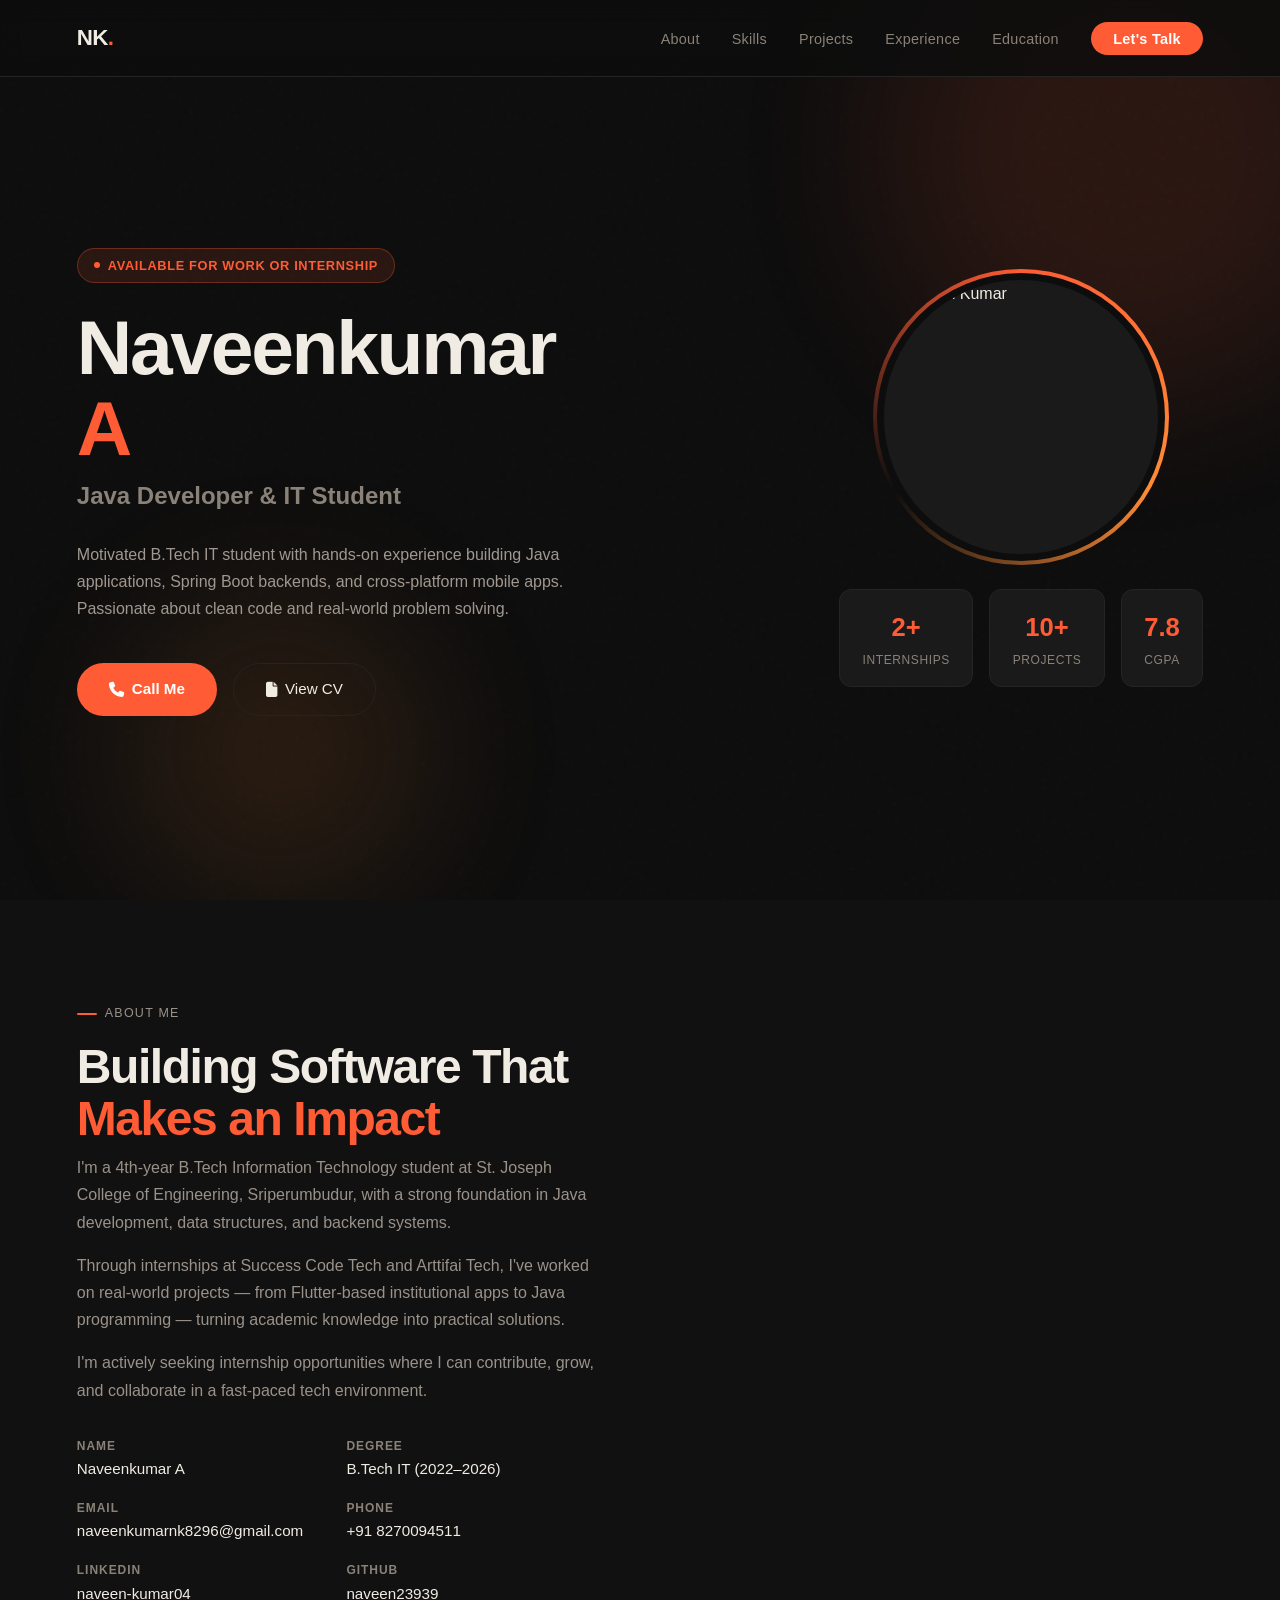
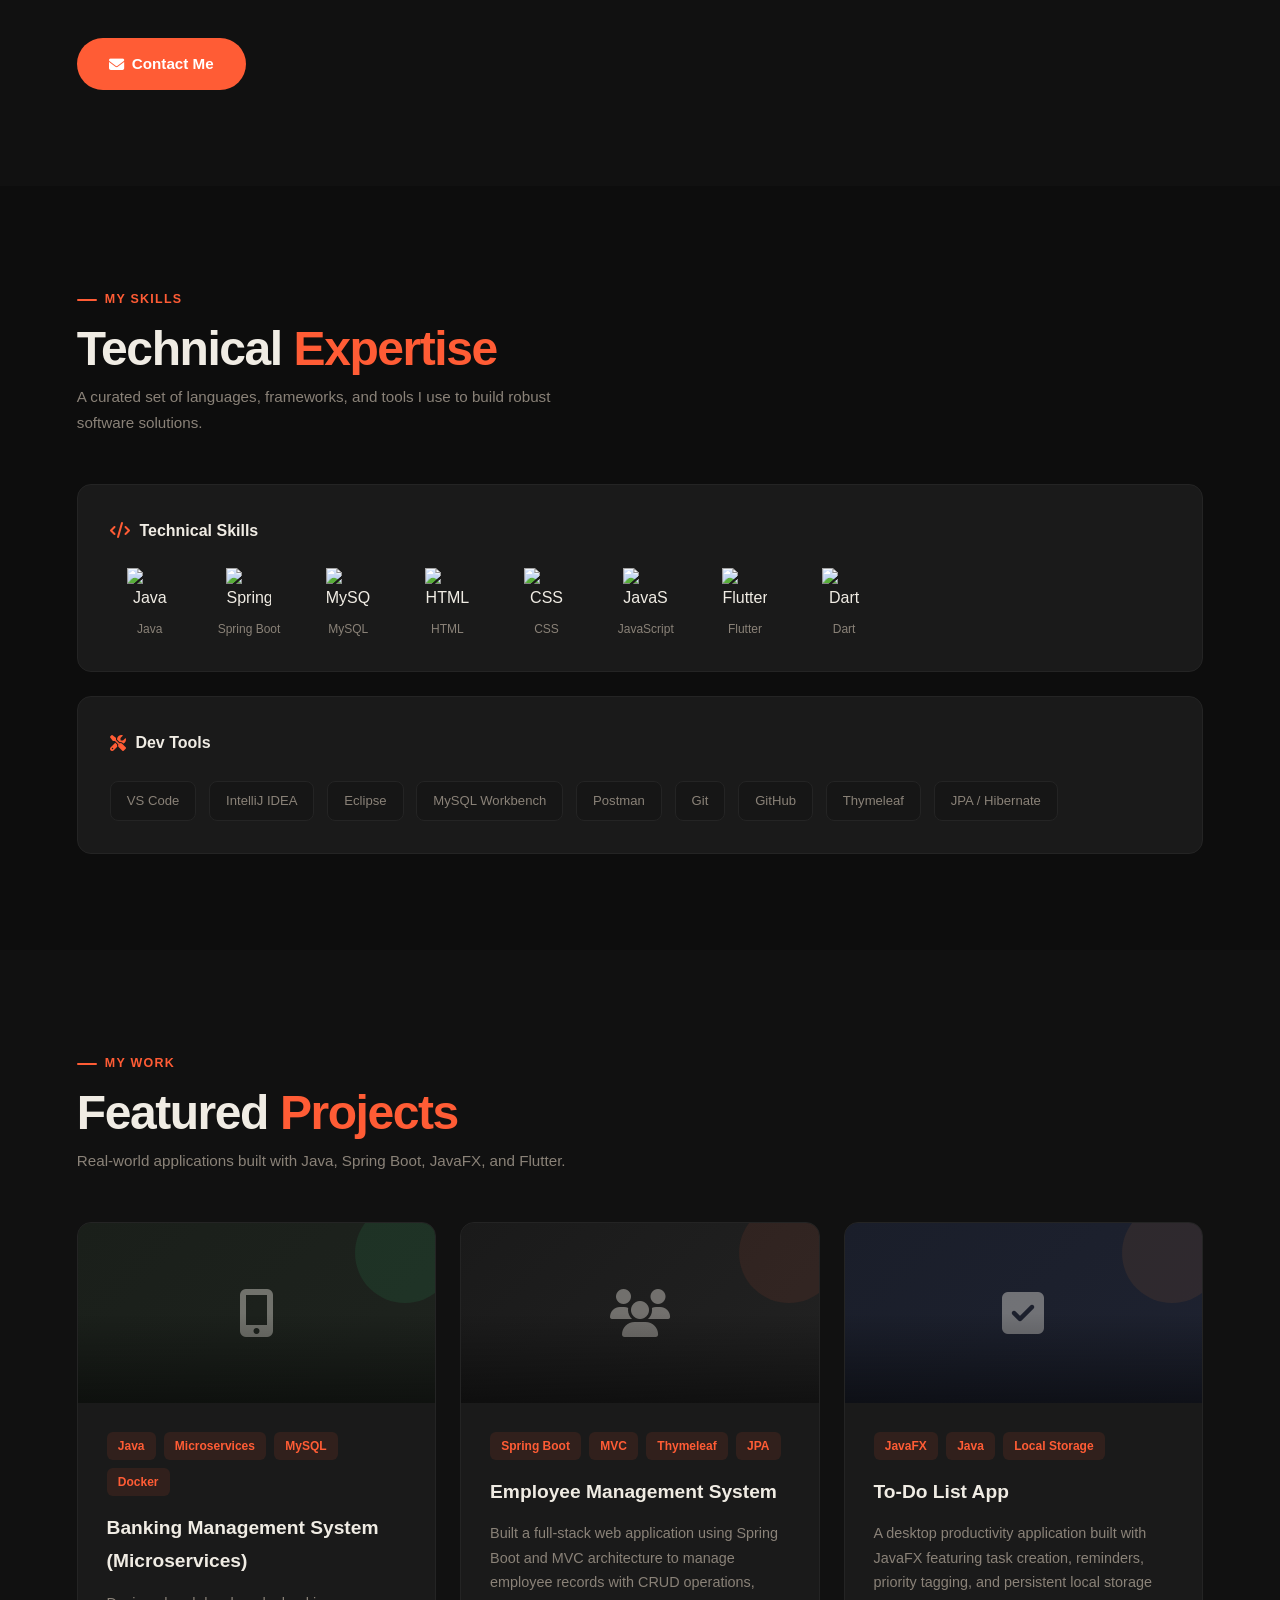
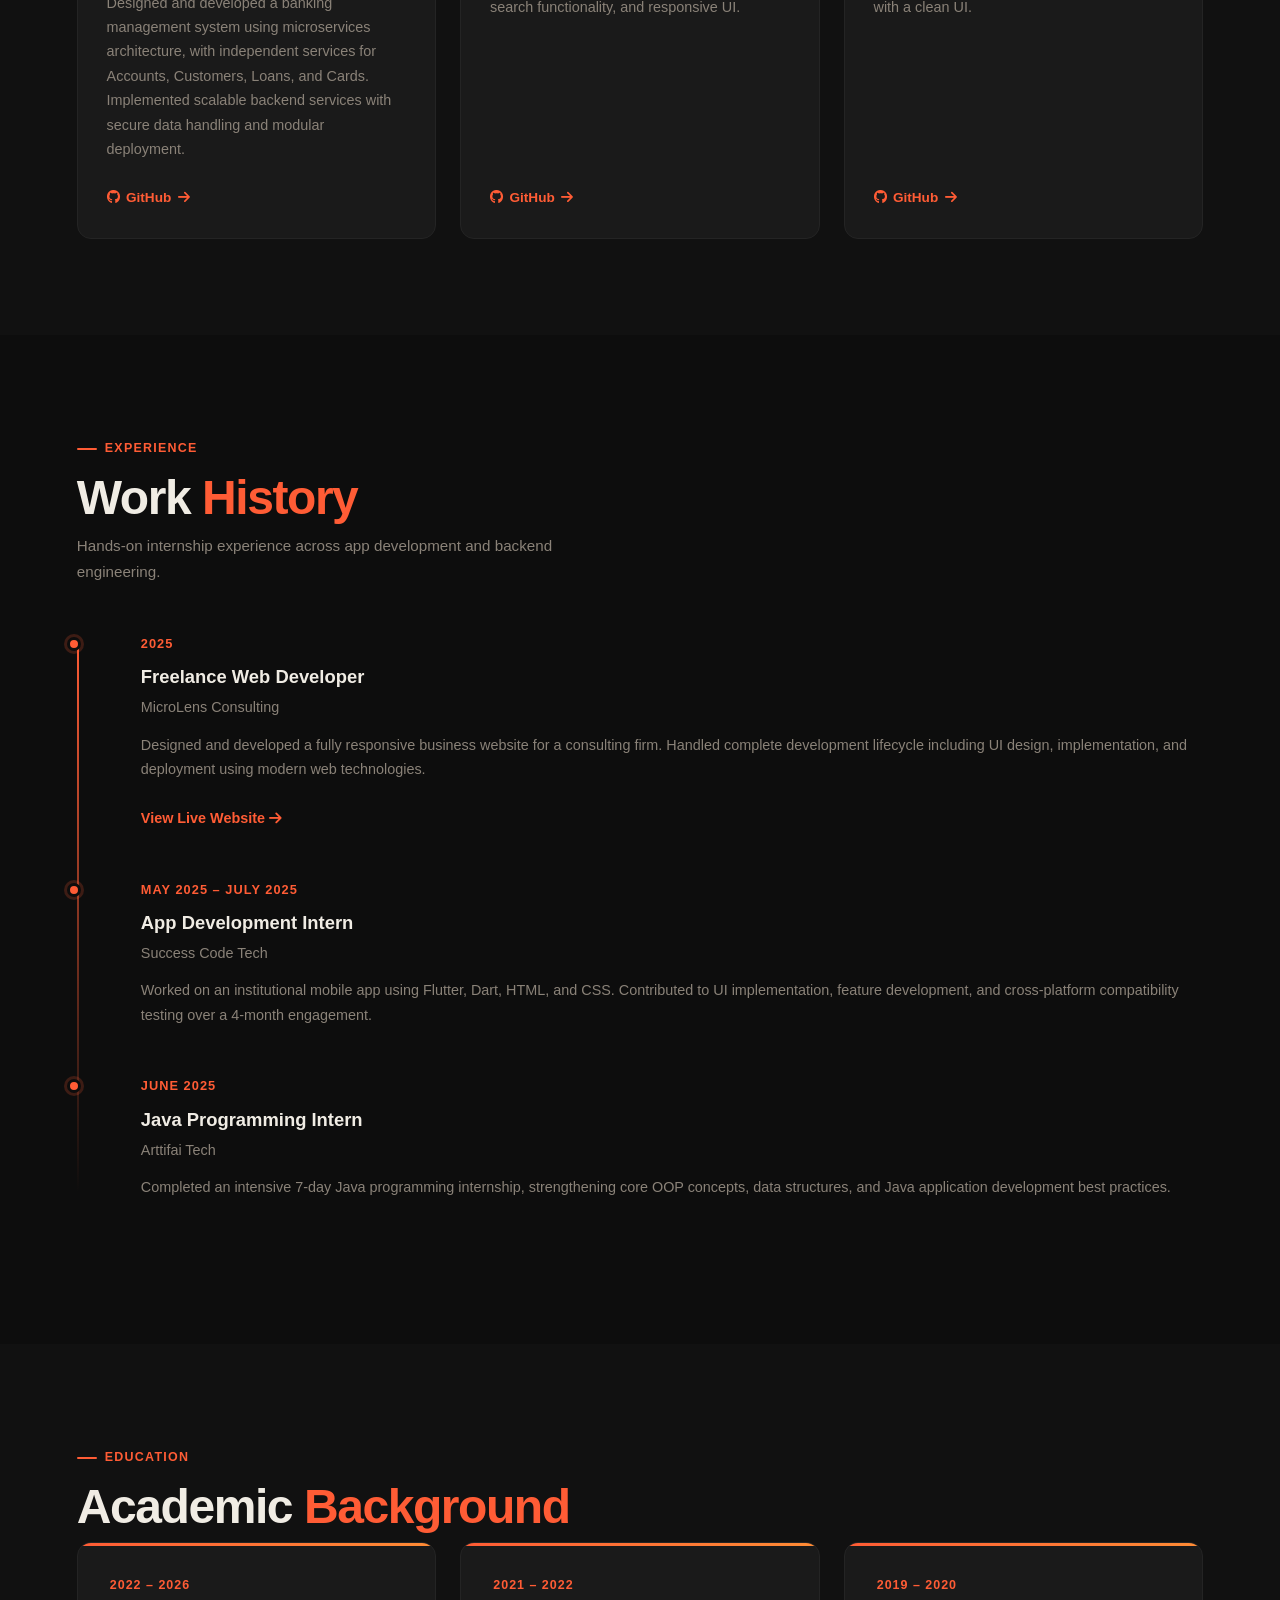
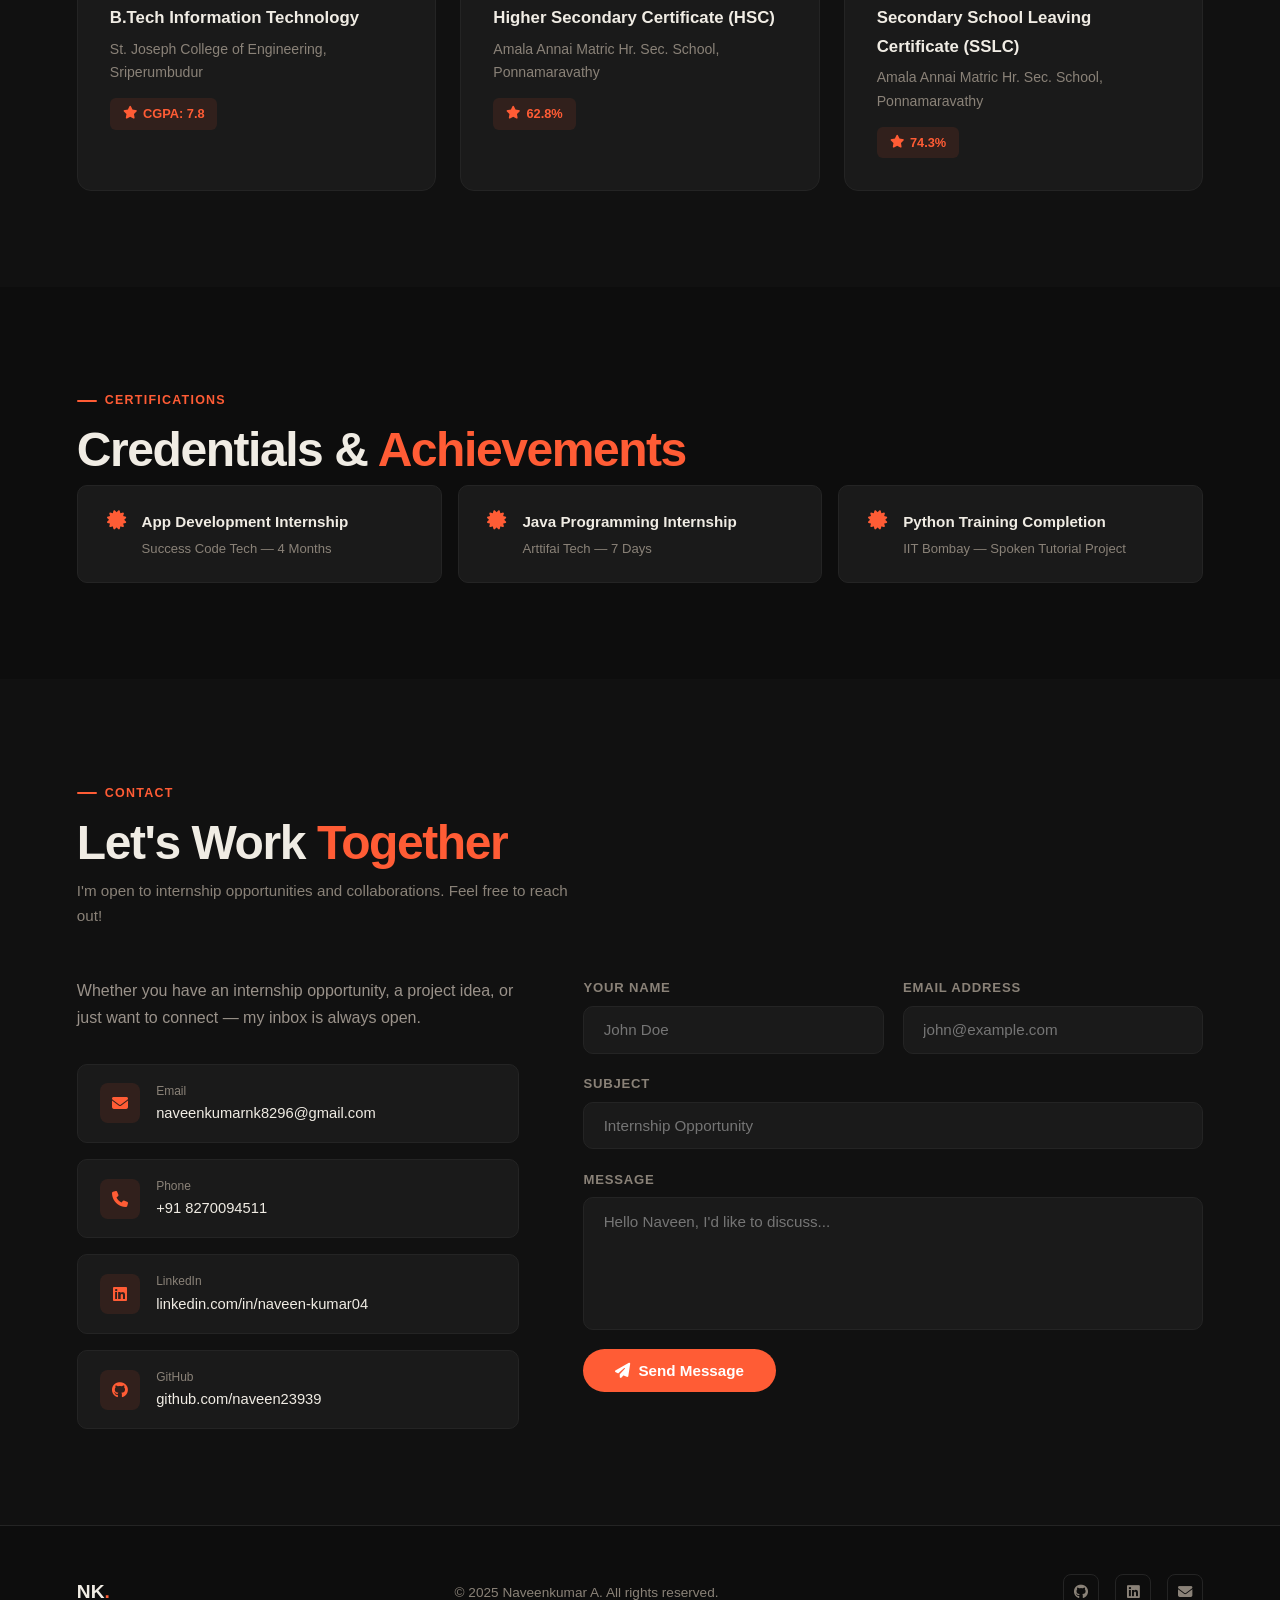
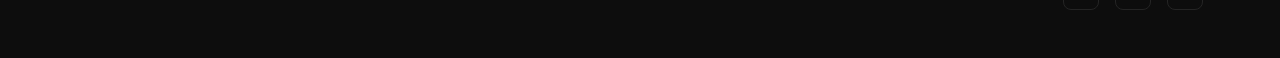
==== index.html @ d36befcf "Rename intex.html to index.html" ====
<!DOCTYPE html>
<html lang="en">
<head>
  <meta charset="UTF-8" />
  <meta name="viewport" content="width=device-width, initial-scale=1.0"/>
  <title>Naveenkumar A | Java Developer</title>
  <link rel="stylesheet" href="https://cdnjs.cloudflare.com/ajax/libs/font-awesome/6.5.0/css/all.min.css">
  <link rel="stylesheet" href="style.css"/>
</head>
<body>
  <!-- NAVBAR -->
  <nav id="navbar">
    <div class="logo">NK<span>.</span></div>
    <ul class="nav-links" id="navLinks">
      <li><a href="#about" onclick="closeNav()">About</a></li>
      <li><a href="#skills" onclick="closeNav()">Skills</a></li>
      <li><a href="#projects" onclick="closeNav()">Projects</a></li>
      <li><a href="#experience" onclick="closeNav()">Experience</a></li>
      <li><a href="#education" onclick="closeNav()">Education</a></li>
      <li><a href="#contact" onclick="closeNav()" class="nav-cta">Let's Talk</a></li>
    </ul>
    <div class="hamburger" id="hamburger" onclick="toggleNav()">
      <span></span><span></span><span></span>
    </div>
  </nav>

  <!-- HERO -->
  <section id="hero">
    <div class="hero-bg-circle c1"></div>
    <div class="hero-bg-circle c2"></div>
    <div class="hero-inner">
      <div class="hero-left">
        <div class="hero-badge">Available for Work or Internship</div>
        <h1 class="hero-name">Naveenkumar<br><span class="accent">A</span></h1>
        <p class="hero-title">Java Developer &amp; IT Student</p>
        <p class="hero-desc">Motivated B.Tech IT student with hands-on experience building Java applications, Spring Boot backends, and cross-platform mobile apps. Passionate about clean code and real-world problem solving.</p>
        <div class="hero-actions">
          <a href="tel:+918270094511" class="btn-primary"><i class="fa fa-phone"></i> Call Me</a>
          <a href="image/Naveen kumar - RESUME.pdf" target="_blank" class="btn-outline"><i class="fa fa-file"></i> View CV</a>
        </div>
      </div>
      <div class="hero-right">
        <div class="hero-photo-wrap">
         <img src="image/naveen.jpeg" alt="Naveen Kumar" class="hero-photo">
            </div>
        <div class="hero-stats">
          <div class="stat-card">
            <div class="num">2+</div>
            <div class="label">Internships</div>
          </div>
          <div class="stat-card">
            <div class="num">10+</div>
            <div class="label">Projects</div>
          </div>
          <div class="stat-card">
            <div class="num">7.8</div>
            <div class="label">CGPA</div>
          </div>
        </div>
      </div>
    </div>
  </section>

  <!-- ABOUT -->
  <section id="about">
    <div class="container">
      <div class="about-grid">
        <div class="about-text reveal">
          <p class="section-label">About Me</p>
          <h2 class="section-title">Building Software That <span class="accent">Makes an Impact</span></h2>
          <p>I'm a 4th-year B.Tech Information Technology student at St. Joseph College of Engineering, Sriperumbudur, with a strong foundation in Java development, data structures, and backend systems.</p>
          <p>Through internships at Success Code Tech and Arttifai Tech, I've worked on real-world projects — from Flutter-based institutional apps to Java programming — turning academic knowledge into practical solutions.</p>
          <p>I'm actively seeking internship opportunities where I can contribute, grow, and collaborate in a fast-paced tech environment.</p>
          <div class="about-info-grid">
            <div class="info-item">
              <div class="info-label">Name</div>
              <div class="info-val">Naveenkumar A</div>
            </div>
            <div class="info-item">
              <div class="info-label">Degree</div>
              <div class="info-val">B.Tech IT (2022–2026)</div>
            </div>
            <div class="info-item">
              <div class="info-label">Email</div>
              <div class="info-val">naveenkumarnk8296@gmail.com</div>
            </div>
            <div class="info-item">
              <div class="info-label">Phone</div>
              <div class="info-val">+91 8270094511</div>
            </div>
            <div class="info-item">
              <div class="info-label">LinkedIn</div>
              <div class="info-val">naveen-kumar04</div>
            </div>
            <div class="info-item">
              <div class="info-label">GitHub</div>
              <div class="info-val">naveen23939</div>
            </div>
          </div>
          <a href="mailto:naveenkumarnk8296@gmail.com" class="btn-primary" style="width:fit-content"><i class="fa fa-envelope"></i> Contact Me</a>
        </div>
      </div>
    </div>
  </section>

  <!-- SKILLS -->
  <section id="skills">
    <div class="container">
      <div class="reveal">
        <p class="section-label">My Skills</p>
        <h2 class="section-title">Technical <span class="accent">Expertise</span></h2>
        <p class="section-sub">A curated set of languages, frameworks, and tools I use to build robust software solutions.</p>
      </div>
      <div class="skills-categories reveal">

  <!-- All Skills Combined -->
  <div class="skill-category">
    <div class="skill-category-title">
      <i class="fa fa-code"></i> Technical Skills
    </div>

    <div class="skill-icons">

      <!-- Backend -->
      <div class="skill-icon">
        <img src="image/java.jpg" alt="Java">
        <span>Java</span>
      </div>

      <div class="skill-icon">
        <img src="image/spring boot.jpg" alt="Spring Boot">
        <span>Spring Boot</span>
      </div>

      <div class="skill-icon">
        <img src="image/mysql.jpg" alt="MySQL">
        <span>MySQL</span>
      </div>

      <!-- Frontend -->
      <div class="skill-icon">
        <img src="image/html.jpg" alt="HTML">
        <span>HTML</span>
      </div>

      <div class="skill-icon">
        <img src="image/css.jpg" alt="CSS">
        <span>CSS</span>
      </div>

      <div class="skill-icon">
        <img src="image/javascript.jpg" alt="JavaScript">
        <span>JavaScript</span>
      </div>

      <!-- Mobile -->
      <div class="skill-icon">
        <img src="image/flutter.jpg" alt="Flutter">
        <span>Flutter</span>
      </div>

      <div class="skill-icon">
        <img src="image/Dart.jpg" alt="Dart">
        <span>Dart</span>
      </div>

    </div>
  </div>

</div>
      <!-- Tools -->
      <div class="skill-category reveal" style="margin-top:1.5rem">
        <div class="skill-category-title"><i class="fa fa-tools"></i> Dev Tools</div>
        <div class="tools-grid">
          <span class="tool-tag">VS Code</span>
          <span class="tool-tag">IntelliJ IDEA</span>
          <span class="tool-tag">Eclipse</span>
          <span class="tool-tag">MySQL Workbench</span>
          <span class="tool-tag">Postman</span>
          <span class="tool-tag">Git</span>
          <span class="tool-tag">GitHub</span>
          <span class="tool-tag">Thymeleaf</span>
          <span class="tool-tag">JPA / Hibernate</span>
        </div>
      </div>
    </div>
  </section>
<!-- PROJECTS -->
<section id="projects">
  <div class="container">
    <div class="reveal">
      <p class="section-label">My Work</p>
      <h2 class="section-title">Featured <span class="accent">Projects</span></h2>
      <p class="section-sub">Real-world applications built with Java, Spring Boot, JavaFX, and Flutter.</p>
    </div>

    <div class="projects-grid">

      <!-- Project 1 - Banking System -->
      <div class="project-card reveal">
        <div class="project-thumb" style="background: linear-gradient(135deg, #1a1f1a, #1e231e);">
          <div class="project-thumb-accent" style="background:#35ff8c"></div>
          <i class="fa fa-mobile-alt project-thumb-icon"></i>
        </div>
        <div class="project-body">
          <div class="project-tags">
            <span class="project-tag">Java</span>
            <span class="project-tag">Microservices</span>
            <span class="project-tag">MySQL</span>
            <span class="project-tag">Docker</span>
          </div>
          <h3 class="project-title">Banking Management System (Microservices)</h3>
          <p class="project-desc">
            Designed and developed a banking management system using microservices architecture,
            with independent services for Accounts, Customers, Loans, and Cards. Implemented scalable
            backend services with secure data handling and modular deployment.
          </p>
          <div class="project-links">
            <a href="https://github.com/naveen23939" target="_blank" class="project-link">
              <i class="fab fa-github"></i> GitHub <i class="fa fa-arrow-right"></i>
            </a>
          </div>
        </div>
      </div>

      <!-- Project 2 - Employee Management -->
      <div class="project-card reveal">
        <div class="project-thumb">
          <div class="project-thumb-accent"></div>
          <i class="fa fa-users project-thumb-icon"></i>
        </div>
        <div class="project-body">
          <div class="project-tags">
            <span class="project-tag">Spring Boot</span>
            <span class="project-tag">MVC</span>
            <span class="project-tag">Thymeleaf</span>
            <span class="project-tag">JPA</span>
          </div>
          <h3 class="project-title">Employee Management System</h3>
          <p class="project-desc">
            Built a full-stack web application using Spring Boot and MVC architecture to manage
            employee records with CRUD operations, search functionality, and responsive UI.
          </p>
          <div class="project-links">
            <a href="https://github.com/naveen23939" target="_blank" class="project-link">
              <i class="fab fa-github"></i> GitHub <i class="fa fa-arrow-right"></i>
            </a>
          </div>
        </div>
      </div>

      <!-- Project 3 - To-Do App -->
      <div class="project-card reveal">
        <div class="project-thumb" style="background: linear-gradient(135deg, #1a1e2a, #1e2230);">
          <div class="project-thumb-accent" style="background:var(--accent2)"></div>
          <i class="fa fa-check-square project-thumb-icon"></i>
        </div>
        <div class="project-body">
          <div class="project-tags">
            <span class="project-tag">JavaFX</span>
            <span class="project-tag">Java</span>
            <span class="project-tag">Local Storage</span>
          </div>
          <h3 class="project-title">To-Do List App</h3>
          <p class="project-desc">
            A desktop productivity application built with JavaFX featuring task creation,
            reminders, priority tagging, and persistent local storage with a clean UI.
          </p>
          <div class="project-links">
            <a href="https://github.com/naveen23939" target="_blank" class="project-link">
              <i class="fab fa-github"></i> GitHub <i class="fa fa-arrow-right"></i>
            </a>
          </div>
        </div>
      </div>

    </div>
  </div>
</section>
  <!-- EXPERIENCE -->
  <section id="experience">
    <div class="container">
      <div class="reveal">
        <p class="section-label">Experience</p>
        <h2 class="section-title">Work <span class="accent">History</span></h2>
        <p class="section-sub">Hands-on internship experience across app development and backend engineering.</p>
      </div>
      <div class="timeline reveal">
        <div class="timeline-item">
  <div class="timeline-dot"></div>
  <div class="timeline-date">2025</div>
  <div class="timeline-role">Freelance Web Developer</div>
  <div class="timeline-company">MicroLens Consulting</div>
  <div class="timeline-desc">
    Designed and developed a fully responsive business website for a consulting firm. 
    Handled complete development lifecycle including UI design, implementation, and deployment using modern web technologies.
    
    <br><br>
    
    <a href="https://mcrolensconsulting.netlify.app/" target="_blank" style="color: var(--accent); font-weight: 600;">
      View Live Website <i class="fa fa-arrow-right"></i>
    </a>
  </div>
</div>
        <div class="timeline-item">
          <div class="timeline-dot"></div>
          <div class="timeline-date">May 2025 – July 2025</div>
          <div class="timeline-role">App Development Intern</div>
          <div class="timeline-company">Success Code Tech</div>
          <div class="timeline-desc">Worked on an institutional mobile app using Flutter, Dart, HTML, and CSS. Contributed to UI implementation, feature development, and cross-platform compatibility testing over a 4-month engagement.</div>
        </div>
        <div class="timeline-item">
          <div class="timeline-dot"></div>
          <div class="timeline-date">June 2025</div>
          <div class="timeline-role">Java Programming Intern</div>
          <div class="timeline-company">Arttifai Tech</div>
          <div class="timeline-desc">Completed an intensive 7-day Java programming internship, strengthening core OOP concepts, data structures, and Java application development best practices.</div>
        </div>
      </div>
    </div>
  </section>

  <!-- EDUCATION -->
  <section id="education">
    <div class="container">
      <div class="reveal">
        <p class="section-label">Education</p>
        <h2 class="section-title">Academic <span class="accent">Background</span></h2>
      </div>
      <div class="edu-grid reveal">
        <div class="edu-card">
          <div class="edu-year">2022 – 2026</div>
          <div class="edu-degree">B.Tech Information Technology</div>
          <div class="edu-school">St. Joseph College of Engineering, Sriperumbudur</div>
          <div class="edu-grade"><i class="fa fa-star"></i> CGPA: 7.8</div>
        </div>
        <div class="edu-card">
          <div class="edu-year">2021 – 2022</div>
          <div class="edu-degree">Higher Secondary Certificate (HSC)</div>
          <div class="edu-school">Amala Annai Matric Hr. Sec. School, Ponnamaravathy</div>
          <div class="edu-grade"><i class="fa fa-star"></i> 62.8%</div>
        </div>
        <div class="edu-card">
          <div class="edu-year">2019 – 2020</div>
          <div class="edu-degree">Secondary School Leaving Certificate (SSLC)</div>
          <div class="edu-school">Amala Annai Matric Hr. Sec. School, Ponnamaravathy</div>
          <div class="edu-grade"><i class="fa fa-star"></i> 74.3%</div>
        </div>
      </div>
    </div>
  </section>

  <!-- CERTIFICATIONS -->
  <section id="certifications">
    <div class="container">
      <div class="reveal">
        <p class="section-label">Certifications</p>
        <h2 class="section-title">Credentials &amp; <span class="accent">Achievements</span></h2>
      </div>
      <div class="cert-list reveal">
        <div class="cert-item">
          <i class="fa fa-certificate cert-icon"></i>
          <div>
            <div class="cert-title">App Development Internship</div>
            <div class="cert-issuer">Success Code Tech — 4 Months</div>
          </div>
        </div>
        <div class="cert-item">
          <i class="fa fa-certificate cert-icon"></i>
          <div>
            <div class="cert-title">Java Programming Internship</div>
            <div class="cert-issuer">Arttifai Tech — 7 Days</div>
          </div>
        </div>
        <div class="cert-item">
          <i class="fa fa-certificate cert-icon"></i>
          <div>
            <div class="cert-title">Python Training Completion</div>
            <div class="cert-issuer">IIT Bombay — Spoken Tutorial Project</div>
          </div>
        </div>
      </div>
    </div>
  </section>

  <!-- CONTACT -->
  <section id="contact">
    <div class="container">
      <div class="reveal">
        <p class="section-label">Contact</p>
        <h2 class="section-title">Let's Work <span class="accent">Together</span></h2>
        <p class="section-sub">I'm open to internship opportunities and collaborations. Feel free to reach out!</p>
      </div>
      <div class="contact-grid reveal">
        <div class="contact-info">
          <p class="contact-desc">Whether you have an internship opportunity, a project idea, or just want to connect — my inbox is always open.</p>
          <div class="contact-links">
            <a href="mailto:naveenkumarnk8296@gmail.com" class="contact-link-item">
              <div class="contact-link-icon"><i class="fa fa-envelope"></i></div>
              <div>
                <div class="contact-link-label">Email</div>
                <div class="contact-link-val">naveenkumarnk8296@gmail.com</div>
              </div>
            </a>
            <a href="tel:+918270094511" class="contact-link-item">
              <div class="contact-link-icon"><i class="fa fa-phone"></i></div>
              <div>
                <div class="contact-link-label">Phone</div>
                <div class="contact-link-val">+91 8270094511</div>
              </div>
            </a>
            <a href="https://linkedin.com/in/naveen-kumar04" target="_blank" class="contact-link-item">
              <div class="contact-link-icon"><i class="fab fa-linkedin"></i></div>
              <div>
                <div class="contact-link-label">LinkedIn</div>
                <div class="contact-link-val">linkedin.com/in/naveen-kumar04</div>
              </div>
            </a>
            <a href="https://github.com/naveen23939" target="_blank" class="contact-link-item">
              <div class="contact-link-icon"><i class="fab fa-github"></i></div>
              <div>
                <div class="contact-link-label">GitHub</div>
                <div class="contact-link-val">github.com/naveen23939</div>
              </div>
            </a>
          </div>
        </div>
        <div class="contact-form">
          <div class="form-row">
            <div class="form-group">
              <label>Your Name</label>
              <input type="text" placeholder="John Doe"/>
            </div>
            <div class="form-group">
              <label>Email Address</label>
              <input type="email" placeholder="john@example.com"/>
            </div>
          </div>
          <div class="form-group">
            <label>Subject</label>
            <input type="text" placeholder="Internship Opportunity"/>
          </div>
          <div class="form-group">
            <label>Message</label>
            <textarea rows="6" placeholder="Hello Naveen, I'd like to discuss..."></textarea>
          </div>
          <button class="btn-primary" onclick="handleSend()" style="border:none;cursor:pointer;width:fit-content">
            <i class="fa fa-paper-plane"></i> Send Message
          </button>
        </div>
      </div>
    </div>
  </section>

  <!-- FOOTER -->
  <footer>
    <div class="footer-logo">NK<span>.</span></div>
    <p class="footer-copy">© 2025 Naveenkumar A. All rights reserved.</p>
    <div class="footer-socials">
      <a href="https://github.com/naveen23939" target="_blank"><i class="fab fa-github"></i></a>
      <a href="https://linkedin.com/in/naveen-kumar04" target="_blank"><i class="fab fa-linkedin"></i></a>
      <a href="mailto:naveenkumarnk8296@gmail.com"><i class="fa fa-envelope"></i></a>
    </div>
  </footer>

  <!-- Scroll to Top -->
  <button id="scrollTop" onclick="window.scrollTo({top:0,behavior:'smooth'})"><i class="fa fa-chevron-up"></i></button>

 </body>
 <script src="style.js"></script>
 <script src="https://cdn.jsdelivr.net/npm/emailjs-com@3/dist/email.min.js"></script>
</html>
---- style.css ----
:root {
      --bg: #0d0d0d;
      --bg2: #111111;
      --bg3: #161616;
      --card: #1a1a1a;
      --accent: #ff5c35;
      --accent2: #ff8c35;
      --text: #f0ece4;
      --muted: #8a8278;
      --border: #242424;
      --radius: 14px;
      --font-display: 'Syne', sans-serif;
      --font-body: 'DM Sans', sans-serif;
    }

    /* ===== RESET ===== */
    *, *::before, *::after { margin: 0; padding: 0; box-sizing: border-box; }
    html { scroll-behavior: smooth; }
    body {
      background: var(--bg);
      color: var(--text);
      font-family: var(--font-body);
      font-size: 16px;
      line-height: 1.7;
      overflow-x: hidden;
    }
    a { text-decoration: none; color: inherit; }
    img { display: block; max-width: 100%; }
    ul { list-style: none; }

    /* ===== NOISE OVERLAY ===== */
    body::before {
      content: '';
      position: fixed;
      inset: 0;
      background-image: url("data:image/svg+xml,%3Csvg viewBox='0 0 200 200' xmlns='http://www.w3.org/2000/svg'%3E%3Cfilter id='noise'%3E%3CfeTurbulence type='fractalNoise' baseFrequency='0.85' numOctaves='4' stitchTiles='stitch'/%3E%3C/filter%3E%3Crect width='100%25' height='100%25' filter='url(%23noise)' opacity='0.04'/%3E%3C/svg%3E");
      pointer-events: none;
      z-index: 0;
      opacity: 0.5;
    }

    /* ===== NAVBAR ===== */
    nav {
      position: fixed;
      top: 0; left: 0; right: 0;
      z-index: 100;
      display: flex;
      align-items: center;
      justify-content: space-between;
      padding: 1.2rem 6%;
      background: rgba(13,13,13,0.85);
      backdrop-filter: blur(12px);
      border-bottom: 1px solid var(--border);
      transition: background 0.3s;
    }
    .logo {
      font-family: var(--font-display);
      font-size: 1.4rem;
      font-weight: 800;
      letter-spacing: -0.03em;
    }
    .logo span { color: var(--accent); }
    .nav-links {
      display: flex;
      gap: 2rem;
      align-items: center;
    }
    .nav-links a {
      font-size: 0.9rem;
      font-weight: 500;
      color: var(--muted);
      transition: color 0.2s;
      letter-spacing: 0.02em;
    }
    .nav-links a:hover { color: var(--text); }
    .nav-cta {
      background: var(--accent);
      color: #fff !important;
      padding: 0.55rem 1.4rem;
      border-radius: 50px;
      font-weight: 600 !important;
      transition: background 0.2s, transform 0.2s !important;
    }
    .nav-cta:hover { background: var(--accent2) !important; transform: translateY(-1px); }

    /* Hamburger */
    .hamburger { display: none; flex-direction: column; gap: 5px; cursor: pointer; }
    .hamburger span { width: 24px; height: 2px; background: var(--text); border-radius: 2px; transition: 0.3s; }

    /* ===== HERO ===== */
    #hero {
      min-height: 100vh;
      display: flex;
      align-items: center;
      padding: 8rem 6% 4rem;
      position: relative;
      overflow: hidden;
    }
    .hero-bg-circle {
      position: absolute;
      border-radius: 50%;
      filter: blur(80px);
      opacity: 0.12;
      pointer-events: none;
    }
    .hero-bg-circle.c1 { width: 500px; height: 500px; background: var(--accent); top: -100px; right: -100px; }
    .hero-bg-circle.c2 { width: 300px; height: 300px; background: var(--accent2); bottom: 0; left: 10%; }

    .hero-inner {
      display: flex;
      align-items: center;
      justify-content: space-between;
      gap: 4rem;
      width: 100%;
      max-width: 1200px;
      margin: 0 auto;
    }
    .hero-left { flex: 1; animation: fadeUp 0.9s ease both; }
    .hero-badge {
      display: inline-flex;
      align-items: center;
      gap: 0.5rem;
      background: rgba(255,92,53,0.12);
      border: 1px solid rgba(255,92,53,0.3);
      color: var(--accent);
      font-size: 0.8rem;
      font-weight: 600;
      padding: 0.35rem 1rem;
      border-radius: 50px;
      margin-bottom: 1.5rem;
      letter-spacing: 0.05em;
      text-transform: uppercase;
    }
    .hero-badge::before { content: ''; width: 6px; height: 6px; background: var(--accent); border-radius: 50%; animation: pulse 1.5s infinite; }
    .hero-name {
      font-family: var(--font-display);
      font-size: clamp(2.8rem, 6vw, 5rem);
      font-weight: 800;
      line-height: 1.05;
      letter-spacing: -0.03em;
      margin-bottom: 0.5rem;
    }
    .hero-name .accent { color: var(--accent); }
    .hero-title {
      font-family: var(--font-display);
      font-size: clamp(1.1rem, 2.5vw, 1.5rem);
      font-weight: 600;
      color: var(--muted);
      margin-bottom: 1.5rem;
    }
    .hero-desc {
      max-width: 520px;
      color: #a09890;
      font-size: 1rem;
      margin-bottom: 2.5rem;
      font-weight: 300;
    }
    .hero-actions { display: flex; gap: 1rem; flex-wrap: wrap; }
    .btn-primary {
      background: var(--accent);
      color: #fff;
      padding: 0.8rem 2rem;
      border-radius: 50px;
      font-weight: 600;
      font-size: 0.95rem;
      transition: background 0.2s, transform 0.2s, box-shadow 0.2s;
      display: inline-flex; align-items: center; gap: 0.5rem;
    }
    .btn-primary:hover { background: var(--accent2); transform: translateY(-2px); box-shadow: 0 8px 24px rgba(255,92,53,0.3); }
    .btn-outline {
      border: 1.5px solid var(--border);
      color: var(--text);
      padding: 0.8rem 2rem;
      border-radius: 50px;
      font-weight: 500;
      font-size: 0.95rem;
      transition: border-color 0.2s, background 0.2s, transform 0.2s;
      display: inline-flex; align-items: center; gap: 0.5rem;
    }
    .btn-outline:hover { border-color: var(--accent); background: rgba(255,92,53,0.06); transform: translateY(-2px); }

    .hero-right {
      flex: 0 0 360px;
      display: flex;
      flex-direction: column;
      align-items: center;
      animation: fadeUp 0.9s 0.2s ease both;
    }
    .hero-photo-wrap {
      position: relative;
      width: 280px;
      height: 280px;
    }
    .hero-photo-wrap::before {
      content: '';
      position: absolute;
      inset: -8px;
      border-radius: 50%;
      background: conic-gradient(var(--accent), var(--accent2), transparent, var(--accent));
      animation: spin 6s linear infinite;
      z-index: 0;
    }
    .hero-photo-wrap::after {
      content: '';
      position: absolute;
      inset: -4px;
      border-radius: 50%;
      background: var(--bg);
      z-index: 1;
    }
    .hero-photo {
      width: 100%;
      height: 100%;
      border-radius: 50%;
      object-fit: cover;
      position: relative;
      z-index: 2;
      border: 3px solid var(--bg);
      background: var(--card);
    }
    /* Initials avatar fallback */
    .hero-initials {
      width: 100%;
      height: 100%;
      border-radius: 50%;
      background: linear-gradient(135deg, #1e1e1e, #2a2a2a);
      display: flex;
      align-items: center;
      justify-content: center;
      font-family: var(--font-display);
      font-size: 3.5rem;
      font-weight: 800;
      color: var(--accent);
      position: relative;
      z-index: 2;
      border: 3px solid var(--border);
    }
    .hero-stats {
      display: flex;
      gap: 1rem;
      margin-top: 2rem;
      width: 100%;
      justify-content: center;
    }
    .stat-card {
      background: var(--card);
      border: 1px solid var(--border);
      border-radius: 12px;
      padding: 1rem 1.4rem;
      text-align: center;
      flex: 1;
    }
    .stat-card .num {
      font-family: var(--font-display);
      font-size: 1.6rem;
      font-weight: 800;
      color: var(--accent);
    }
    .stat-card .label {
      font-size: 0.75rem;
      color: var(--muted);
      font-weight: 500;
      text-transform: uppercase;
      letter-spacing: 0.05em;
    }



    /* ===== SECTION COMMONS ===== */
    section { padding: 6rem 6%; position: relative; z-index: 1; }
    .section-label {
      display: inline-flex;
      align-items: center;
      gap: 0.5rem;
      color: var(--accent);
      font-size: 0.78rem;
      font-weight: 700;
      text-transform: uppercase;
      letter-spacing: 0.1em;
      margin-bottom: 0.8rem;
    }
    .section-label::before { content: ''; width: 20px; height: 2px; background: var(--accent); border-radius: 2px; }
    .section-title {
      font-family: var(--font-display);
      font-size: clamp(2rem, 4vw, 3rem);
      font-weight: 800;
      letter-spacing: -0.03em;
      line-height: 1.1;
      margin-bottom: 0.5rem;
    }
    .section-title .accent { color: var(--accent); }
    .section-sub {
      color: var(--muted);
      max-width: 520px;
      font-size: 0.95rem;
      font-weight: 300;
      margin-bottom: 3rem;
    }
    .container { max-width: 1200px; margin: 0 auto; }

    /* ===== ABOUT ===== */
    #about { background: var(--bg2); }
    .about-grid {
      display: grid;
      grid-template-columns: 1fr 1fr;
      gap: 5rem;
      align-items: center;
    }
    .about-info-grid {
      display: grid;
      grid-template-columns: 1fr 1fr;
      gap: 1rem;
      margin: 2rem 0;
    }
    .info-item { }
    .info-item .info-label { font-size: 0.75rem; color: var(--muted); text-transform: uppercase; letter-spacing: 0.08em; font-weight: 600; }
    .info-item .info-val { font-weight: 500; font-size: 0.95rem; }
    .about-text p { color: #9a928a; font-weight: 300; margin-bottom: 1rem; }
    .about-img-block {
      position: relative;
    }
    .about-photo-container {
      width: 100%;
      aspect-ratio: 4/5;
      border-radius: 20px;
      background: var(--card);
      border: 1px solid var(--border);
      overflow: hidden;
      position: relative;
    }
    .about-photo-container img { width: 100%; height: 100%; object-fit: cover; }
    .about-photo-initials {
      width: 100%;
      height: 100%;
      display: flex;
      align-items: center;
      justify-content: center;
      font-family: var(--font-display);
      font-size: 6rem;
      font-weight: 800;
      color: var(--accent);
      background: linear-gradient(135deg, #1a1a1a, #222);
    }
    .about-deco {
      position: absolute;
      width: 80px; height: 80px;
      background: var(--accent);
      border-radius: 50%;
      opacity: 0.15;
      bottom: -20px; right: -20px;
    }
    .about-deco2 {
      position: absolute;
      width: 50px; height: 50px;
      background: var(--accent2);
      border-radius: 50%;
      opacity: 0.1;
      top: -15px; left: -15px;
    }
    .experience-badge {
      position: absolute;
      bottom: 30px;
      left: -20px;
      background: var(--accent);
      color: #fff;
      border-radius: 12px;
      padding: 1rem 1.5rem;
      box-shadow: 0 10px 30px rgba(255,92,53,0.3);
    }
    .experience-badge .years { font-family: var(--font-display); font-size: 2rem; font-weight: 800; line-height: 1; }
    .experience-badge .ytext { font-size: 0.75rem; font-weight: 600; opacity: 0.85; }

    /* ===== SKILLS ===== */
    #skills { background: var(--bg); }
    .skills-categories {
      display: grid;
      grid-template-columns: repeat(auto-fit, minmax(280px, 1fr));
      gap: 1.5rem;
    }
    .skill-category {
      background: var(--card);
      border: 1px solid var(--border);
      border-radius: var(--radius);
      padding: 2rem;
      transition: border-color 0.3s, transform 0.3s;
    }
    .skill-category:hover { border-color: rgba(255,92,53,0.4); transform: translateY(-4px); }
    .skill-category-title {
      font-family: var(--font-display);
      font-size: 1rem;
      font-weight: 700;
      margin-bottom: 1.5rem;
      display: flex;
      align-items: center;
      gap: 0.6rem;
    }
    .skill-category-title i { color: var(--accent); }
    .skill-item { margin-bottom: 1.2rem; }
    .skill-item:last-child { margin-bottom: 0; }
    .skill-top { display: flex; justify-content: space-between; align-items: center; margin-bottom: 0.5rem; }
    .skill-name { font-size: 0.9rem; font-weight: 500; }
    .skill-pct { font-size: 0.8rem; color: var(--accent); font-weight: 600; }
    .skill-bar { height: 5px; background: var(--border); border-radius: 3px; overflow: hidden; }
    .skill-fill {
      height: 100%;
      background: linear-gradient(90deg, var(--accent), var(--accent2));
      border-radius: 3px;
      width: 0;
      transition: width 1.2s cubic-bezier(0.4,0,0.2,1);
    }
    /* Skill Icons Layout */
.skill-icons {
  display: flex;
  flex-wrap: wrap;
  gap: 1.2rem;
}

.skill-icon {
  display: flex;
  flex-direction: column;
  align-items: center;
  justify-content: center;
  width: 80px;
  text-align: center;
  transition: transform 0.3s;
}

.skill-icon img {
  width: 45px;
  height: 45px;
  object-fit: contain;
  margin-bottom: 6px;
}

.skill-icon span {
  font-size: 0.75rem;
  color: var(--muted);
}

.skill-icon:hover {
  transform: translateY(-5px);
}

    /* Tools */
    .tools-grid {
      display: flex;
      flex-wrap: wrap;
      gap: 0.8rem;
      margin-top: 0.5rem;
    }
    .tool-tag {
      background: var(--bg3);
      border: 1px solid var(--border);
      border-radius: 8px;
      padding: 0.5rem 1rem;
      font-size: 0.82rem;
      font-weight: 500;
      color: var(--muted);
      transition: color 0.2s, border-color 0.2s;
    }
    .tool-tag:hover { color: var(--accent); border-color: var(--accent); }

    /* ===== PROJECTS ===== */
    #projects { background: var(--bg2); }
    .projects-grid {
      display: grid;
      grid-template-columns: repeat(auto-fit, minmax(340px, 1fr));
      gap: 1.5rem;
    }
    .project-card {
      background: var(--card);
      border: 1px solid var(--border);
      border-radius: var(--radius);
      overflow: hidden;
      transition: border-color 0.3s, transform 0.3s, box-shadow 0.3s;
      display: flex;
      flex-direction: column;
    }
    .project-card:hover { border-color: rgba(255,92,53,0.5); transform: translateY(-6px); box-shadow: 0 20px 40px rgba(0,0,0,0.3); }
    .project-thumb {
      height: 180px;
      background: linear-gradient(135deg, #1a1a1a, #222);
      display: flex;
      align-items: center;
      justify-content: center;
      position: relative;
      overflow: hidden;
    }
    .project-thumb-icon { font-size: 3rem; opacity: 0.4; }
    .project-thumb::after {
      content: '';
      position: absolute;
      inset: 0;
      background: linear-gradient(180deg, transparent 50%, rgba(0,0,0,0.5));
    }
    .project-thumb-accent {
      position: absolute;
      width: 100px; height: 100px;
      border-radius: 50%;
      background: var(--accent);
      opacity: 0.08;
      top: -20px; right: -20px;
    }
    .project-body { padding: 1.8rem; flex: 1; display: flex; flex-direction: column; }
    .project-tags { display: flex; flex-wrap: wrap; gap: 0.5rem; margin-bottom: 1rem; }
    .project-tag {
      background: rgba(255,92,53,0.1);
      color: var(--accent);
      border-radius: 6px;
      padding: 0.25rem 0.7rem;
      font-size: 0.75rem;
      font-weight: 600;
    }
    .project-title {
      font-family: var(--font-display);
      font-size: 1.2rem;
      font-weight: 700;
      margin-bottom: 0.8rem;
    }
    .project-desc { color: #8a8278; font-size: 0.9rem; font-weight: 300; flex: 1; }
    .project-links { display: flex; gap: 1rem; margin-top: 1.5rem; }
    .project-link {
      display: inline-flex;
      align-items: center;
      gap: 0.4rem;
      font-size: 0.85rem;
      font-weight: 600;
      color: var(--accent);
      transition: gap 0.2s;
    }
    .project-link:hover { gap: 0.7rem; }
    .project-link.secondary { color: var(--muted); }
    .project-link.secondary:hover { color: var(--text); }

    /* ===== EXPERIENCE ===== */
    #experience { background: var(--bg); }
    .timeline { position: relative; padding-left: 2rem; }
    .timeline::before {
      content: '';
      position: absolute;
      left: 0;
      top: 8px;
      bottom: 8px;
      width: 2px;
      background: linear-gradient(180deg, var(--accent), transparent);
    }
    .timeline-item {
      position: relative;
      margin-bottom: 3rem;
      padding-left: 2rem;
      opacity: 0;
      transform: translateX(-20px);
      transition: opacity 0.6s ease, transform 0.6s ease;
    }
    .timeline-item.visible { opacity: 1; transform: none; }
    .timeline-dot {
      position: absolute;
      left: -2.6rem;
      top: 4px;
      width: 14px;
      height: 14px;
      background: var(--accent);
      border-radius: 50%;
      border: 3px solid var(--bg);
      box-shadow: 0 0 0 3px rgba(255,92,53,0.2);
    }
    .timeline-date {
      font-size: 0.8rem;
      color: var(--accent);
      font-weight: 600;
      text-transform: uppercase;
      letter-spacing: 0.08em;
      margin-bottom: 0.4rem;
    }
    .timeline-role {
      font-family: var(--font-display);
      font-size: 1.15rem;
      font-weight: 700;
      margin-bottom: 0.2rem;
    }
    .timeline-company { color: var(--muted); font-size: 0.9rem; margin-bottom: 0.8rem; }
    .timeline-desc { color: #8a8278; font-size: 0.9rem; font-weight: 300; }

    /* ===== EDUCATION ===== */
    #education { background: var(--bg2); }
    .edu-grid { display: grid; grid-template-columns: repeat(auto-fit, minmax(300px, 1fr)); gap: 1.5rem; }
    .edu-card {
      background: var(--card);
      border: 1px solid var(--border);
      border-radius: var(--radius);
      padding: 2rem;
      transition: border-color 0.3s, transform 0.3s;
      position: relative;
      overflow: hidden;
    }
    .edu-card::before {
      content: '';
      position: absolute;
      top: 0; left: 0; right: 0;
      height: 3px;
      background: linear-gradient(90deg, var(--accent), var(--accent2));
    }
    .edu-card:hover { border-color: rgba(255,92,53,0.4); transform: translateY(-4px); }
    .edu-year {
      font-size: 0.78rem;
      color: var(--accent);
      font-weight: 700;
      text-transform: uppercase;
      letter-spacing: 0.08em;
      margin-bottom: 0.5rem;
    }
    .edu-degree { font-family: var(--font-display); font-size: 1.05rem; font-weight: 700; margin-bottom: 0.3rem; }
    .edu-school { color: var(--muted); font-size: 0.88rem; margin-bottom: 0.8rem; }
    .edu-grade {
      display: inline-flex;
      align-items: center;
      gap: 0.4rem;
      background: rgba(255,92,53,0.1);
      color: var(--accent);
      border-radius: 6px;
      padding: 0.3rem 0.8rem;
      font-size: 0.8rem;
      font-weight: 600;
    }

    /* ===== CERTIFICATIONS ===== */
    #certifications { background: var(--bg); }
    .cert-list { display: grid; grid-template-columns: repeat(auto-fit, minmax(280px, 1fr)); gap: 1rem; }
    .cert-item {
      background: var(--card);
      border: 1px solid var(--border);
      border-radius: 10px;
      padding: 1.4rem 1.8rem;
      display: flex;
      align-items: flex-start;
      gap: 1rem;
      transition: border-color 0.3s, transform 0.2s;
    }
    .cert-item:hover { border-color: rgba(255,92,53,0.4); transform: translateY(-2px); }
    .cert-icon { color: var(--accent); font-size: 1.2rem; margin-top: 2px; flex-shrink: 0; }
    .cert-title { font-weight: 600; font-size: 0.95rem; margin-bottom: 0.2rem; }
    .cert-issuer { color: var(--muted); font-size: 0.82rem; }

    /* ===== CONTACT ===== */
    #contact { background: var(--bg2); }
    .contact-grid {
      display: grid;
      grid-template-columns: 1fr 1.4fr;
      gap: 4rem;
      align-items: start;
    }
    .contact-info { }
    .contact-desc { color: #9a928a; font-weight: 300; margin-bottom: 2rem; }
    .contact-links { display: flex; flex-direction: column; gap: 1rem; }
    .contact-link-item {
      display: flex;
      align-items: center;
      gap: 1rem;
      padding: 1rem 1.4rem;
      background: var(--card);
      border: 1px solid var(--border);
      border-radius: 10px;
      transition: border-color 0.3s, transform 0.2s;
    }
    .contact-link-item:hover { border-color: rgba(255,92,53,0.5); transform: translateX(4px); }
    .contact-link-icon {
      width: 40px; height: 40px;
      background: rgba(255,92,53,0.1);
      border-radius: 8px;
      display: flex;
      align-items: center;
      justify-content: center;
      color: var(--accent);
      font-size: 1rem;
      flex-shrink: 0;
    }
    .contact-link-label { font-size: 0.75rem; color: var(--muted); }
    .contact-link-val { font-weight: 500; font-size: 0.92rem; }

    /* Contact Form */
    .contact-form { display: flex; flex-direction: column; gap: 1.2rem; }
    .form-group { display: flex; flex-direction: column; gap: 0.4rem; }
    .form-group label { font-size: 0.82rem; font-weight: 600; color: var(--muted); text-transform: uppercase; letter-spacing: 0.06em; }
    .form-group input,
    .form-group textarea {
      background: var(--card);
      border: 1px solid var(--border);
      border-radius: 10px;
      padding: 0.9rem 1.2rem;
      color: var(--text);
      font-family: var(--font-body);
      font-size: 0.95rem;
      outline: none;
      transition: border-color 0.2s;
      resize: none;
    }
    .form-group input:focus,
    .form-group textarea:focus { border-color: var(--accent); }
    .form-row { display: grid; grid-template-columns: 1fr 1fr; gap: 1.2rem; }

    /* ===== FOOTER ===== */
    footer {
      background: var(--bg);
      border-top: 1px solid var(--border);
      padding: 3rem 6%;
      display: flex;
      align-items: center;
      justify-content: space-between;
      flex-wrap: wrap;
      gap: 1rem;
    }
    .footer-logo { font-family: var(--font-display); font-size: 1.2rem; font-weight: 800; }
    .footer-logo span { color: var(--accent); }
    .footer-copy { color: var(--muted); font-size: 0.85rem; }
    .footer-socials { display: flex; gap: 1rem; }
    .footer-socials a {
      width: 36px; height: 36px;
      border: 1px solid var(--border);
      border-radius: 8px;
      display: flex; align-items: center; justify-content: center;
      color: var(--muted);
      font-size: 0.9rem;
      transition: color 0.2s, border-color 0.2s;
    }
    .footer-socials a:hover { color: var(--accent); border-color: var(--accent); }

    /* ===== ANIMATIONS ===== */
    @keyframes fadeUp {
      from { opacity: 0; transform: translateY(30px); }
      to   { opacity: 1; transform: translateY(0); }
    }
    @keyframes pulse {
      0%, 100% { opacity: 1; transform: scale(1); }
      50% { opacity: 0.5; transform: scale(1.4); }
    }
    @keyframes spin {
      from { transform: rotate(0deg); }
      to   { transform: rotate(360deg); }
    }
    .reveal {
      opacity: 0;
      transform: translateY(24px);
      transition: opacity 0.7s ease, transform 0.7s ease;
    }
    .reveal.visible { opacity: 1; transform: none; }

    /* ===== SCROLL TO TOP ===== */
    #scrollTop {
      position: fixed;
      bottom: 2rem;
      right: 2rem;
      width: 44px; height: 44px;
      background: var(--accent);
      color: #fff;
      border: none;
      border-radius: 50%;
      cursor: pointer;
      font-size: 1rem;
      display: flex; align-items: center; justify-content: center;
      opacity: 0;
      transition: opacity 0.3s, transform 0.3s;
      z-index: 99;
    }
    #scrollTop.show { opacity: 1; }
    #scrollTop:hover { transform: translateY(-3px); }

    /* ===== RESPONSIVE ===== */
    @media (max-width: 900px) {
      .hero-inner { flex-direction: column-reverse; text-align: center; }
      .hero-right { flex: none; }
      .hero-actions { justify-content: center; }
      .about-grid { grid-template-columns: 1fr; }
      .about-img-block { display: none; }
      .contact-grid { grid-template-columns: 1fr; }
      .nav-links { display: none; position: fixed; top: 0; left: 0; right: 0; bottom: 0; background: var(--bg); flex-direction: column; justify-content: center; align-items: center; gap: 2.5rem; font-size: 1.2rem; }
      .nav-links.open { display: flex; }
      .hamburger { display: flex; z-index: 200; }
    }
    @media (max-width: 600px) {
      section { padding: 4rem 5%; }
      .form-row { grid-template-columns: 1fr; }
      .projects-grid { grid-template-columns: 1fr; }
    }
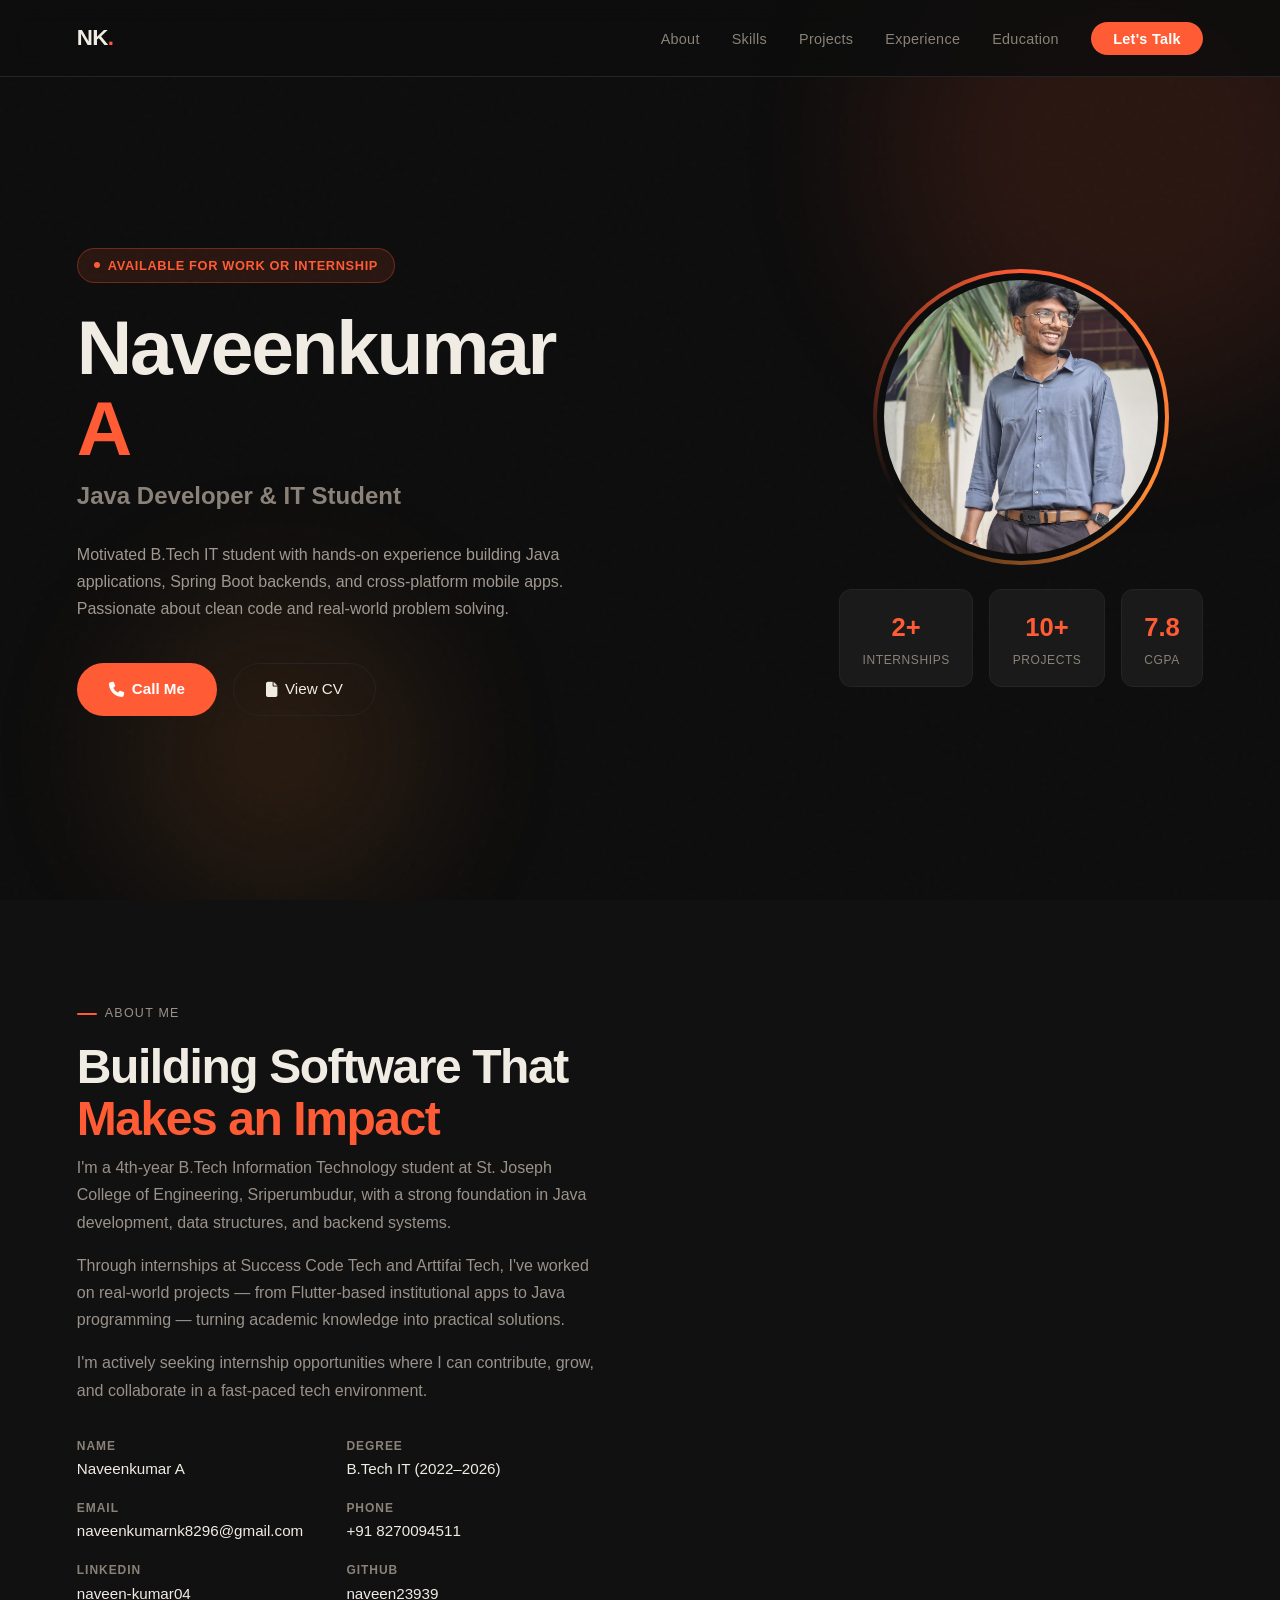
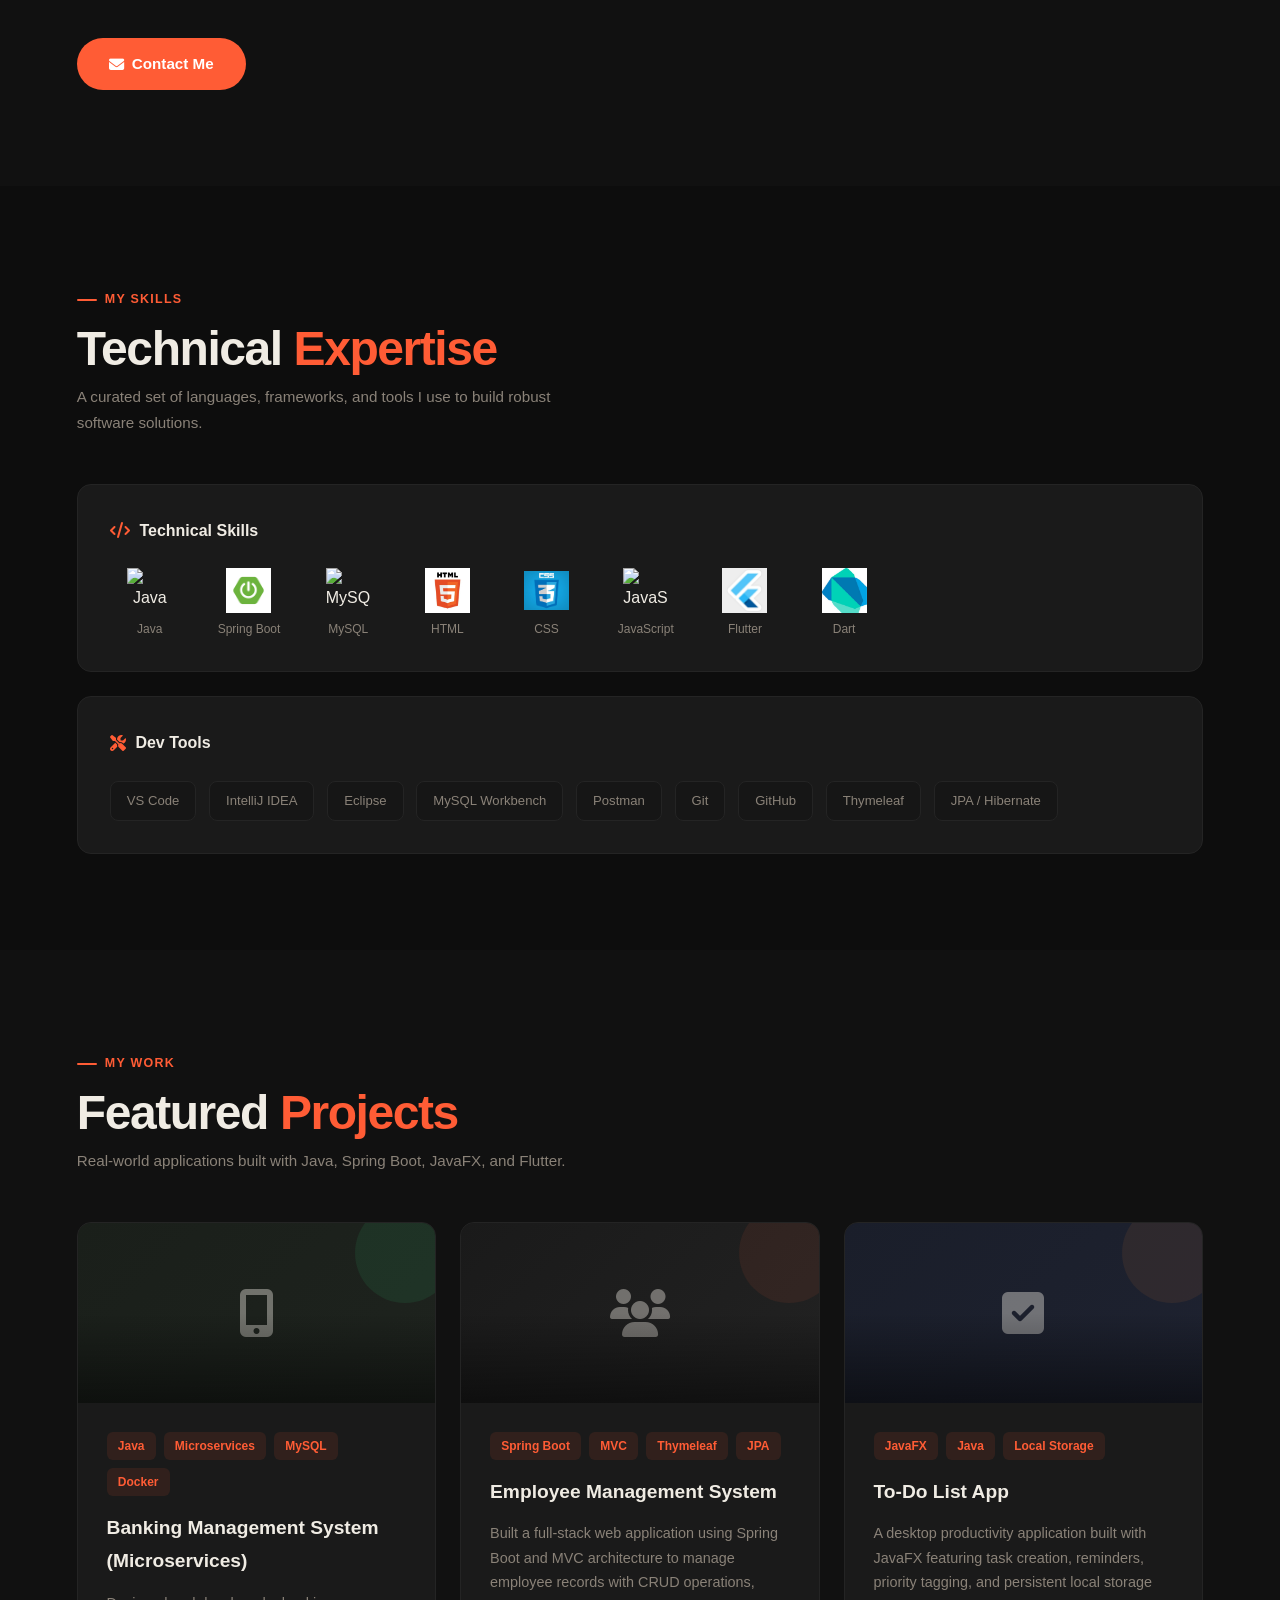
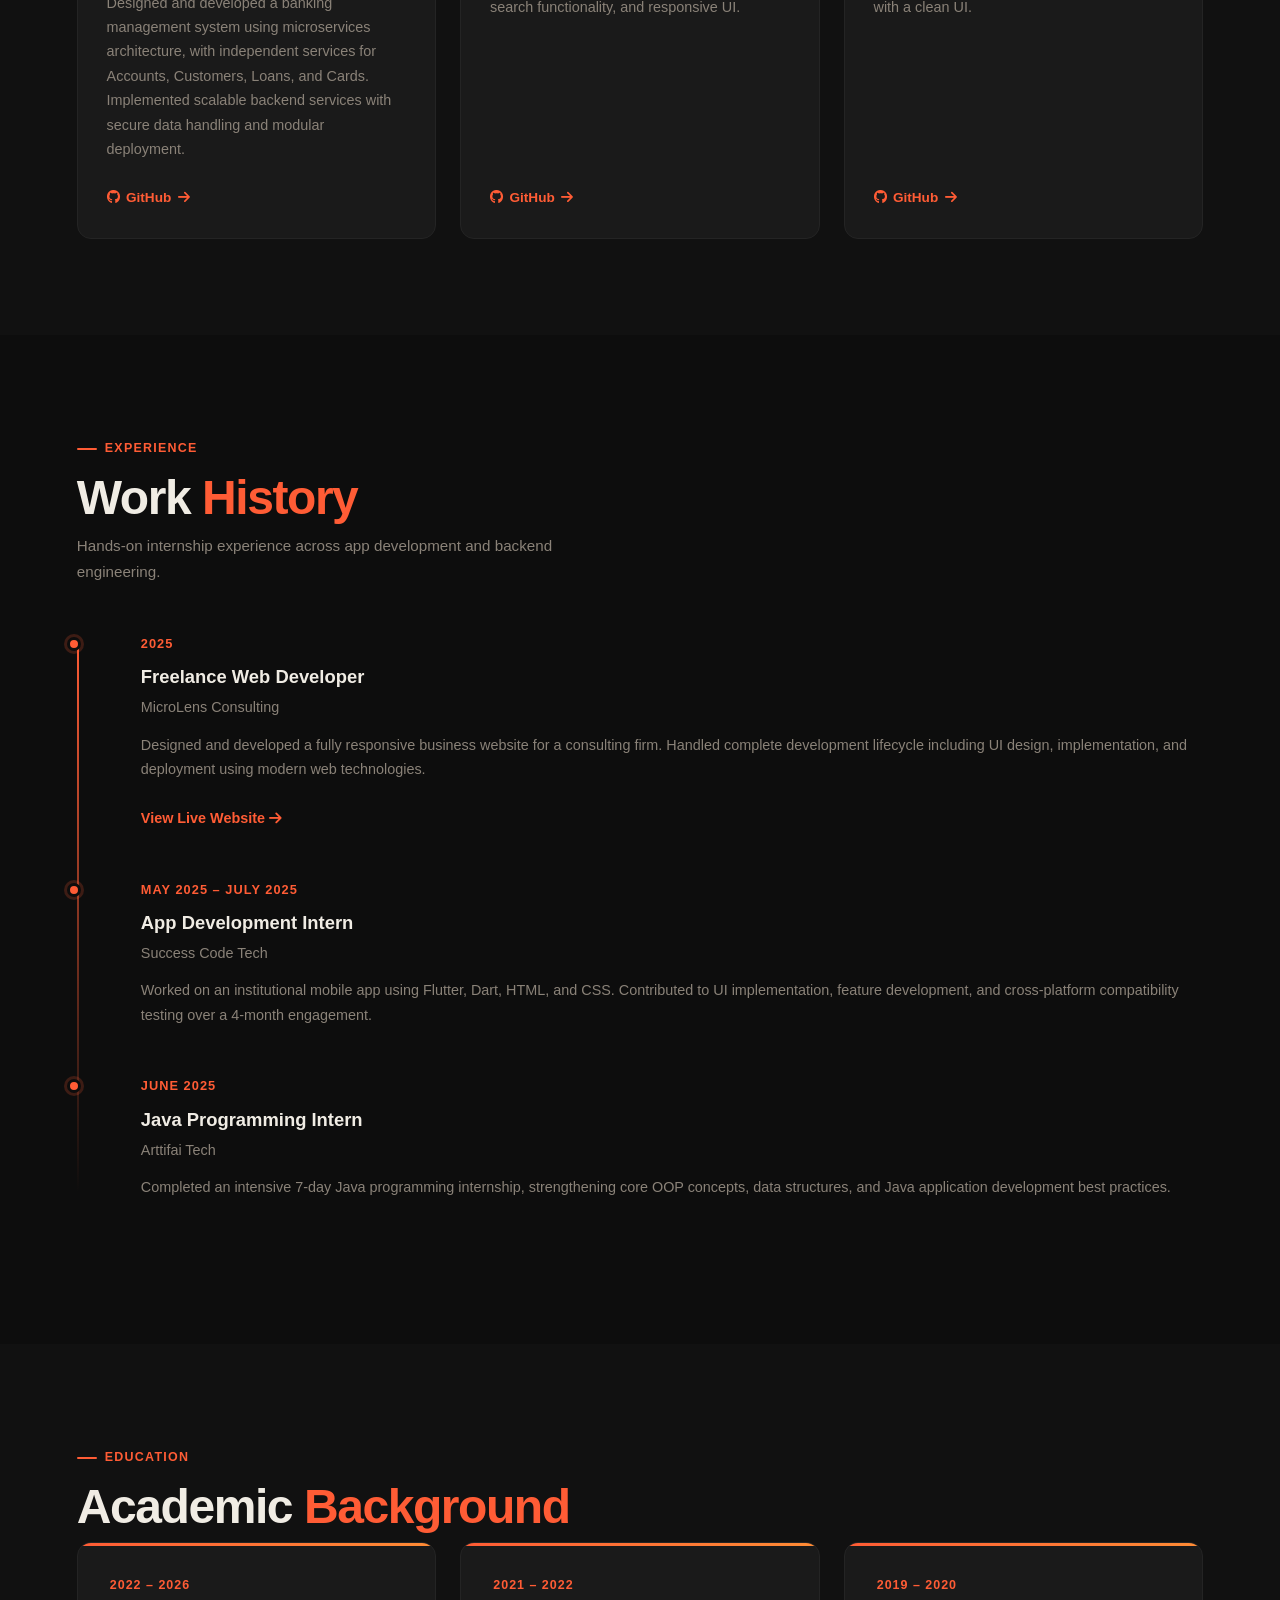
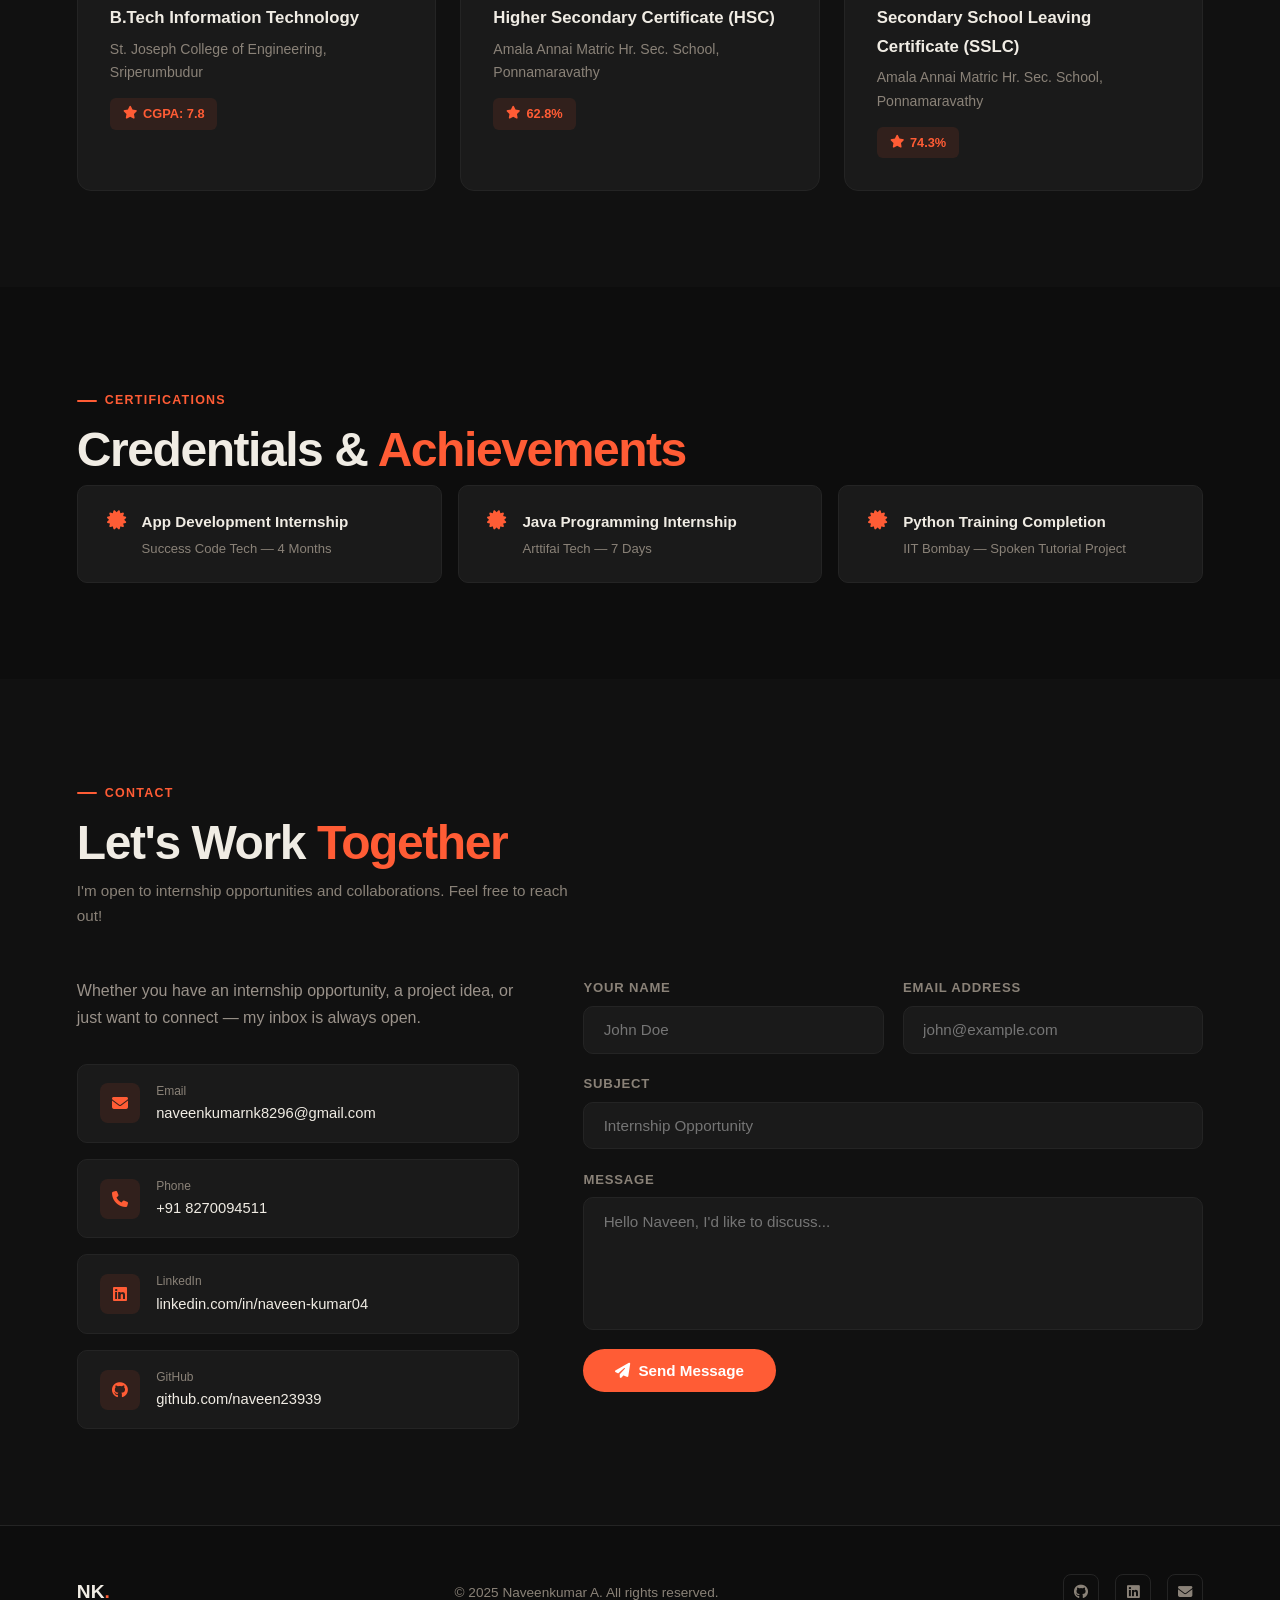
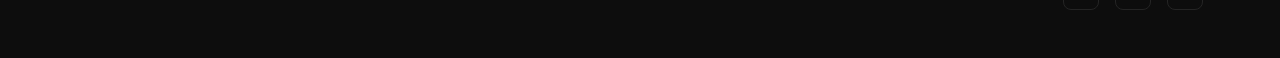
==== commit 0d3e03c1: "Update index.html" ====
--- a/index.html
+++ b/index.html
@@ -36,12 +36,12 @@
         <p class="hero-desc">Motivated B.Tech IT student with hands-on experience building Java applications, Spring Boot backends, and cross-platform mobile apps. Passionate about clean code and real-world problem solving.</p>
         <div class="hero-actions">
           <a href="tel:+918270094511" class="btn-primary"><i class="fa fa-phone"></i> Call Me</a>
-          <a href="image/Naveen kumar - RESUME.pdf" target="_blank" class="btn-outline"><i class="fa fa-file"></i> View CV</a>
+          <a href="Naveen kumar - RESUME.pdf" target="_blank" class="btn-outline"><i class="fa fa-file"></i> View CV</a>
         </div>
       </div>
       <div class="hero-right">
         <div class="hero-photo-wrap">
-         <img src="image/naveen.jpeg" alt="Naveen Kumar" class="hero-photo">
+         <img src="naveen.jpeg" alt="Naveen Kumar" class="hero-photo">
             </div>
         <div class="hero-stats">
           <div class="stat-card">
@@ -123,44 +123,44 @@
 
       <!-- Backend -->
       <div class="skill-icon">
-        <img src="image/java.jpg" alt="Java">
+        <img src="java.jpg" alt="Java">
         <span>Java</span>
       </div>
 
       <div class="skill-icon">
-        <img src="image/spring boot.jpg" alt="Spring Boot">
+        <img src="spring boot.jpg" alt="Spring Boot">
         <span>Spring Boot</span>
       </div>
 
       <div class="skill-icon">
-        <img src="image/mysql.jpg" alt="MySQL">
+        <img src="mysql.jpg" alt="MySQL">
         <span>MySQL</span>
       </div>
 
       <!-- Frontend -->
       <div class="skill-icon">
-        <img src="image/html.jpg" alt="HTML">
+        <img src="html.jpg" alt="HTML">
         <span>HTML</span>
       </div>
 
       <div class="skill-icon">
-        <img src="image/css.jpg" alt="CSS">
+        <img src="css.jpg" alt="CSS">
         <span>CSS</span>
       </div>
 
       <div class="skill-icon">
-        <img src="image/javascript.jpg" alt="JavaScript">
+        <img src="javascript.jpg" alt="JavaScript">
         <span>JavaScript</span>
       </div>
 
       <!-- Mobile -->
       <div class="skill-icon">
-        <img src="image/flutter.jpg" alt="Flutter">
+        <img src="flutter.jpg" alt="Flutter">
         <span>Flutter</span>
       </div>
 
       <div class="skill-icon">
-        <img src="image/Dart.jpg" alt="Dart">
+        <img src="Dart.jpg" alt="Dart">
         <span>Dart</span>
       </div>
 
